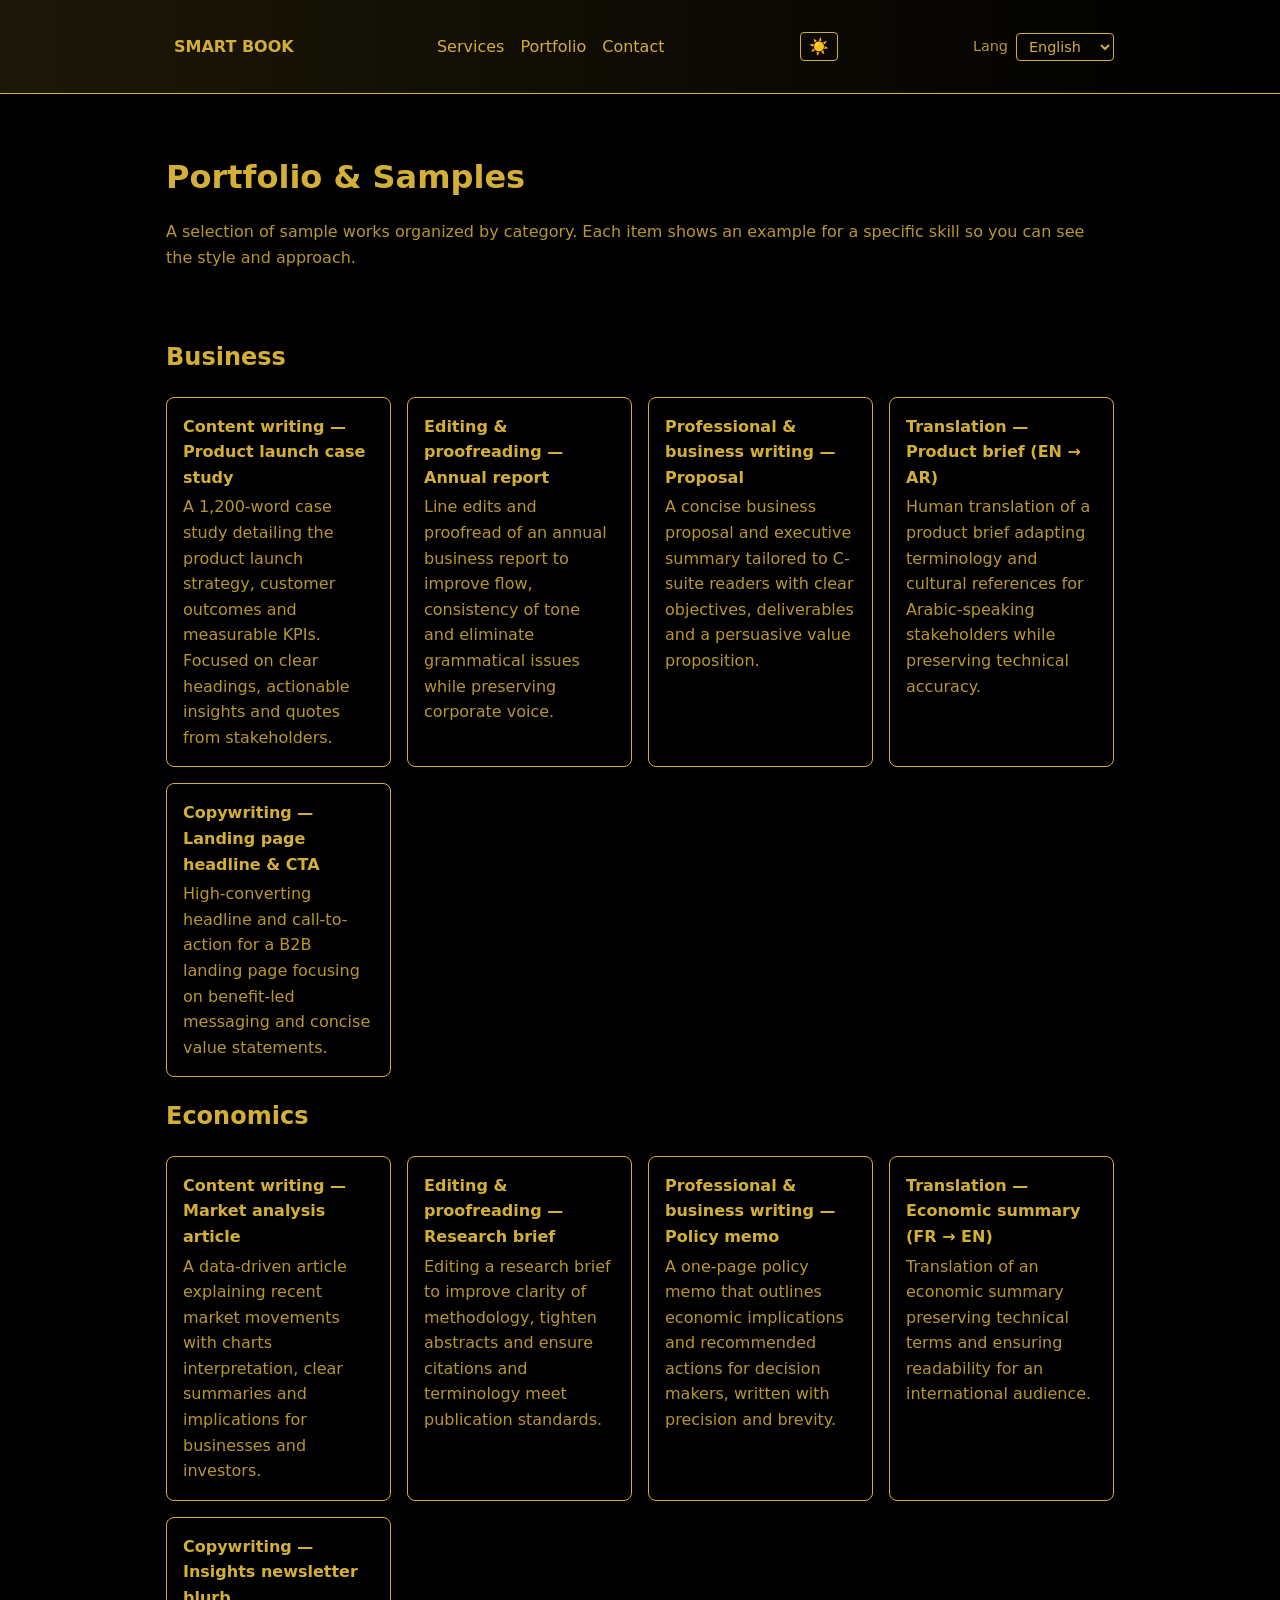
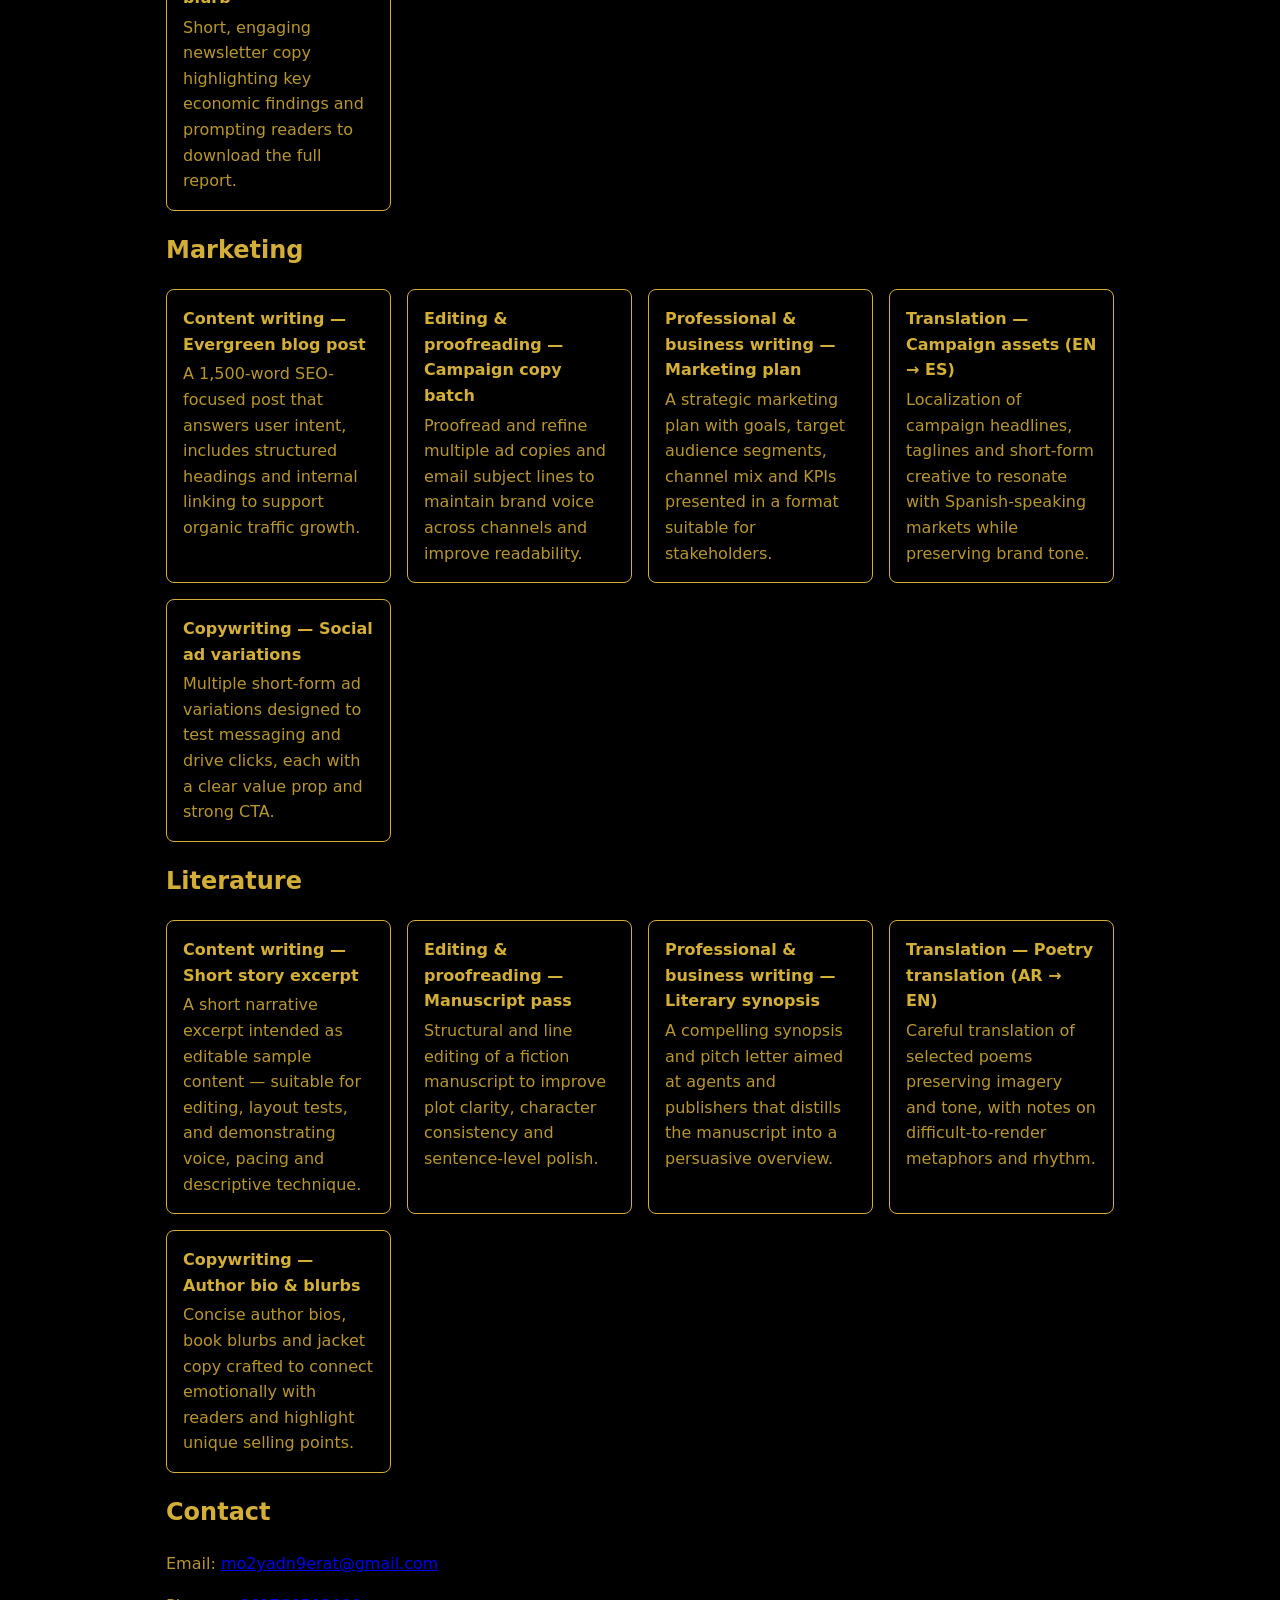
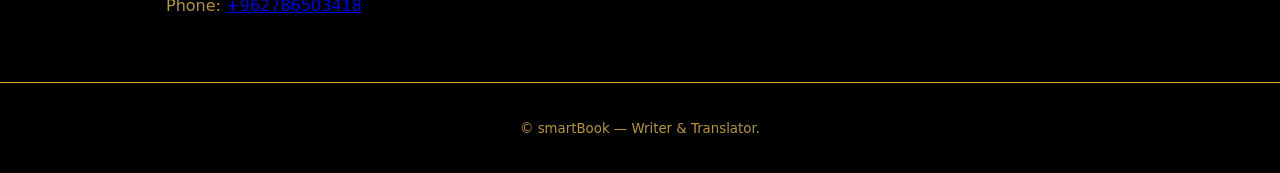
==== portfolio.html @ 8fe15d57 "Add files via upload" ====
<!doctype html>
<html lang="en">
<head>
  <meta charset="utf-8" />
  <meta name="viewport" content="width=device-width, initial-scale=1" />
  <title>smartBook — Portfolio</title>
  <meta name="description" content="Portfolio and sample works for writing, editing and translation." />
  <link rel="icon" href="favicon.ico" />
  <link rel="stylesheet" href="styles.css" />
</head>
<body>
  <header>
    <div class="container">
        <nav>
            <a class="brand" href="index.html">SMART BOOK</a>
            <button class="nav-toggle" aria-expanded="false" aria-controls="nav-links" aria-label="Toggle navigation">🌙</button>
            <div id="nav-links" class="nav-links">
                <a href="services.html" data-i18n="nav.services">Services</a>
                <a href="portfolio.html" data-i18n="nav.portfolio">Portfolio</a>
                <a href="#contact" data-i18n="nav.contact">Contact</a>
            </div>

            <div class="nav-theme">
                <button id="theme-toggle" class="theme-toggle" aria-label="Toggle theme">☀️</button>
            </div>

            <div class="nav-lang">
                <label for="lang" style="font-size:.9rem;color:var(--muted);margin-right:.5rem" data-i18n="nav.language">Lang</label>
                <select id="lang" aria-label="Language selector">
                    <option value="en">English</option>
                    <option value="ar">العربية</option>
                    <option value="fr">Français</option>
                    <option value="es">Español</option>
                </select>
            </div>
        </nav>    </div>
  </header>

  <main class="container" style="padding-top: 120px">
      <section class="hero">
          <h1 data-i18n="portfolio.pageTitle">Portfolio & Samples</h1>
          <p class="lead" data-i18n="portfolio.lead">A selection of sample works organized by category. Each item shows an example for a specific skill so you can see the style and approach.</p>
      </section>

      <section style="margin-top:1rem">
          <h2 data-i18n="category.business.title">Business</h2>
          <div class="grid">
              <div class="card">
                  <h3 class="sample-title" data-i18n="sample.business.contentWriting.title">Content writing — Product launch case study</h3>
                  <p class="sample-excerpt" data-i18n="sample.business.contentWriting.excerpt">A 1,200-word case study detailing the product launch strategy, customer outcomes and measurable KPIs. Focused on clear headings, actionable insights and quotes from stakeholders.</p>
              </div>
              <div class="card">
                  <h3 class="sample-title" data-i18n="sample.business.editing.title">Editing & proofreading — Annual report</h3>
                  <p class="sample-excerpt" data-i18n="sample.business.editing.excerpt">Line edits and proofread of an annual business report to improve flow, consistency of tone and eliminate grammatical issues while preserving corporate voice.</p>
              </div>
              <div class="card">
                  <h3 class="sample-title" data-i18n="sample.business.professional.title">Professional & business writing — Proposal</h3>
                  <p class="sample-excerpt" data-i18n="sample.business.professional.excerpt">A concise business proposal and executive summary tailored to C-suite readers with clear objectives, deliverables and a persuasive value proposition.</p>
              </div>
              <div class="card">
                  <h3 class="sample-title" data-i18n="sample.business.translation.title">Translation — Product brief (EN → AR)</h3>
                  <p class="sample-excerpt" data-i18n="sample.business.translation.excerpt">Human translation of a product brief adapting terminology and cultural references for Arabic-speaking stakeholders while preserving technical accuracy.</p>
              </div>
              <div class="card">
                  <h3 class="sample-title" data-i18n="sample.business.copywriting.title">Copywriting — Landing page headline & CTA</h3>
                  <p class="sample-excerpt" data-i18n="sample.business.copywriting.excerpt">High-converting headline and call-to-action for a B2B landing page focusing on benefit-led messaging and concise value statements.</p>
              </div>
          </div>
      </section>

      <section style="margin-top:1.25rem">
          <h2 data-i18n="category.economics.title">Economics</h2>
          <div class="grid">
              <div class="card">
                  <h3 class="sample-title" data-i18n="sample.economics.contentWriting.title">Content writing — Market analysis article</h3>
                  <p class="sample-excerpt" data-i18n="sample.economics.contentWriting.excerpt">A data-driven article explaining recent market movements with charts interpretation, clear summaries and implications for businesses and investors.</p>
              </div>
              <div class="card">
                  <h3 class="sample-title" data-i18n="sample.economics.editing.title">Editing & proofreading — Research brief</h3>
                  <p class="sample-excerpt" data-i18n="sample.economics.editing.excerpt">Editing a research brief to improve clarity of methodology, tighten abstracts and ensure citations and terminology meet publication standards.</p>
              </div>
              <div class="card">
                  <h3 class="sample-title" data-i18n="sample.economics.professional.title">Professional & business writing — Policy memo</h3>
                  <p class="sample-excerpt" data-i18n="sample.economics.professional.excerpt">A one-page policy memo that outlines economic implications and recommended actions for decision makers, written with precision and brevity.</p>
              </div>
              <div class="card">
                  <h3 class="sample-title" data-i18n="sample.economics.translation.title">Translation — Economic summary (FR → EN)</h3>
                  <p class="sample-excerpt" data-i18n="sample.economics.translation.excerpt">Translation of an economic summary preserving technical terms and ensuring readability for an international audience.</p>
              </div>
              <div class="card">
                  <h3 class="sample-title" data-i18n="sample.economics.copywriting.title">Copywriting — Insights newsletter blurb</h3>
                  <p class="sample-excerpt" data-i18n="sample.economics.copywriting.excerpt">Short, engaging newsletter copy highlighting key economic findings and prompting readers to download the full report.</p>
              </div>
          </div>
      </section>

      <section style="margin-top:1.25rem">
          <h2 data-i18n="category.marketing.title">Marketing</h2>
          <div class="grid">
              <div class="card">
                  <h3 class="sample-title" data-i18n="sample.marketing.contentWriting.title">Content writing — Evergreen blog post</h3>
                  <p class="sample-excerpt" data-i18n="sample.marketing.contentWriting.excerpt">A 1,500-word SEO-focused post that answers user intent, includes structured headings and internal linking to support organic traffic growth.</p>
              </div>
              <div class="card">
                  <h3 class="sample-title" data-i18n="sample.marketing.editing.title">Editing & proofreading — Campaign copy batch</h3>
                  <p class="sample-excerpt" data-i18n="sample.marketing.editing.excerpt">Proofread and refine multiple ad copies and email subject lines to maintain brand voice across channels and improve readability.</p>
              </div>
              <div class="card">
                  <h3 class="sample-title" data-i18n="sample.marketing.professional.title">Professional & business writing — Marketing plan</h3>
                  <p class="sample-excerpt" data-i18n="sample.marketing.professional.excerpt">A strategic marketing plan with goals, target audience segments, channel mix and KPIs presented in a format suitable for stakeholders.</p>
              </div>
              <div class="card">
                  <h3 class="sample-title" data-i18n="sample.marketing.translation.title">Translation — Campaign assets (EN → ES)</h3>
                  <p class="sample-excerpt" data-i18n="sample.marketing.translation.excerpt">Localization of campaign headlines, taglines and short-form creative to resonate with Spanish-speaking markets while preserving brand tone.</p>
              </div>
              <div class="card">
                  <h3 class="sample-title" data-i18n="sample.marketing.copywriting.title">Copywriting — Social ad variations</h3>
                  <p class="sample-excerpt" data-i18n="sample.marketing.copywriting.excerpt">Multiple short-form ad variations designed to test messaging and drive clicks, each with a clear value prop and strong CTA.</p>
              </div>
          </div>
      </section>

      <section style="margin-top:1.25rem">
          <h2 data-i18n="category.literature.title">Literature</h2>
          <div class="grid">
              <div class="card">
                  <h3 class="sample-title" data-i18n="sample.literature.contentWriting.title">Content writing — Short story excerpt</h3>
                  <p class="sample-excerpt" data-i18n="sample.literature.contentWriting.excerpt">A short narrative excerpt intended as editable sample content — suitable for editing, layout tests, and demonstrating voice, pacing and descriptive technique.</p>
              </div>
              <div class="card">
                  <h3 class="sample-title" data-i18n="sample.literature.editing.title">Editing & proofreading — Manuscript pass</h3>
                  <p class="sample-excerpt" data-i18n="sample.literature.editing.excerpt">Structural and line editing of a fiction manuscript to improve plot clarity, character consistency and sentence-level polish.</p>
              </div>
              <div class="card">
                  <h3 class="sample-title" data-i18n="sample.literature.professional.title">Professional & business writing — Literary synopsis</h3>
                  <p class="sample-excerpt" data-i18n="sample.literature.professional.excerpt">A compelling synopsis and pitch letter aimed at agents and publishers that distills the manuscript into a persuasive overview.</p>
              </div>
              <div class="card">
                  <h3 class="sample-title" data-i18n="sample.literature.translation.title">Translation — Poetry translation (AR → EN)</h3>
                  <p class="sample-excerpt" data-i18n="sample.literature.translation.excerpt">Careful translation of selected poems preserving imagery and tone, with notes on difficult-to-render metaphors and rhythm.</p>
              </div>
              <div class="card">
                  <h3 class="sample-title" data-i18n="sample.literature.copywriting.title">Copywriting — Author bio & blurbs</h3>
                  <p class="sample-excerpt" data-i18n="sample.literature.copywriting.excerpt">Concise author bios, book blurbs and jacket copy crafted to connect emotionally with readers and highlight unique selling points.</p>
              </div>
          </div>
      </section>

      <section id="contact" style="margin-top:1.25rem">
          <h2 data-i18n="contact.title">Contact</h2>
          <p class="lead" data-i18n="contact.email">Email: <a href="mailto:mo2yadn9erat@gmail.com">mo2yadn9erat@gmail.com</a></p>
          <p class="lead" data-i18n="contact.phone">Phone: <a href="tel:+962786503418">+962786503418</a></p>
      </section>
  </main>

  <footer>
    <div class="container">
      <small>© smartBook — Writer & Translator.</small>
    </div>
  </footer>

  <div id="example-modal" class="modal-backdrop" aria-hidden="true">
    <div class="modal" role="dialog" aria-modal="true" aria-labelledby="example-modal-title">
      <header>
        <h3 id="example-modal-title"></h3>
        <button id="example-modal-close" class="btn" aria-label="Close">Close</button>
      </header>
      <div class="modal-body" id="example-modal-body"></div>
    </div>
  </div>

  <script src="scripts\portfolio.js"></script>
</body>
</html>
---- styles.css ----
:root {
  --accent: #d4af37; 
  --muted: #b8962e; 
  --text: #d4af37; 
  --border: #d4af37; 

  --bg: #000000; 
  --card-bg: #000000; 

  --base-font: 16px; 
  --space: 1rem; 
}

[data-theme="light"] { 
  --bg: #ffffff; 
  --card-bg: #ffffff;

}

* { box-sizing: border-box; }
body {
    font-family: system-ui, -apple-system, Segoe UI, Roboto, Helvetica, Arial;
    font-size: var(--base-font);
    line-height: 1.6;
    margin: 0;
    color: var(--text);
    background: var(--bg);
    transition: background 0.3s, color 0.3s;

}

header {
    background: linear-gradient(90deg, #d4af3722, var(--bg));
    padding: 1rem 1.25rem;
    border-bottom: 1px solid var(--border);
    position: fixed;
    top: 0;
    left: 0;
    right: 0;
    z-index: 1000;

}
.container { 
    max-width: 980px;
    margin: 0 auto;
    padding: 1rem;

}
nav {
    display: flex;
    align-items: center;
    justify-content: space-between;
    gap: 1rem;
    flex-wrap: wrap;

}
nav .brand {
    font-weight: 700;
    color: var(--accent);
    text-transform: uppercase;

}
nav a { 
    color: inherit;
    text-decoration: none;
    margin-left: 0.5rem;

}
.nav-toggle { display: none; background: transparent; border: 0; color: var(--accent); font-size: 1.25rem; padding: .25rem .5rem; }
.nav-links, .nav-lang, .nav-theme {
    display: flex;
    align-items: center;

}
.nav-links {
    gap: .5rem;

}

.theme-toggle {
    background: transparent;
    border: 1px solid var(--border);
    padding: 0.25rem 0.5rem;
    border-radius: 4px;
    cursor: pointer;
    color: var(--text);
    font-size: 1rem;

}

.hero {
    padding: 2rem 0;

}
section#about.hero {
    padding: 3rem 0;
    text-align: center;

}
.hero h1 {
    margin: 0 0 .5rem;
    font-size: 2rem;

}
.hero .vision {
    font-size: 1.25rem;
    font-weight: 700;
    margin-top: 1rem;

}
.lead {
    color: var(--muted);

}

.grid {
    display: grid;
    grid-template-columns: repeat(auto-fit, minmax(220px, 1fr));
    gap: 1rem;
    margin-top: 1.25rem;

}
.sample-title {
    margin: 0 0 .25rem;
    font-size: 1rem;

}
.sample-excerpt {
    color: var(--muted);
    margin: 0;

}
.card {
    border: 1px solid var(--border);
    padding: 1rem;
    border-radius: 8px;
    background: var(--card-bg);

}
footer {
    padding: 1rem;
    border-top: 1px solid var(--border);
    margin-top: 2rem;
    text-align: center;
    color: var(--muted);

}

.cta {
    display: inline-block;
    padding: .5rem 1rem;
    border-radius: 6px;
    background: var(--accent);
    color: var(--bg);
    text-decoration: none;
    font-weight: bold;

}

h1, h2, h3, section[id] {
    scroll-margin-top: 76px;

}
[dir="rtl"] {
    direction: rtl;
    text-align: right;

}
[dir="rtl"] nav a {
    margin-left: 0;
    margin-right: 0.5rem;

}

@media (max-width: 992px) {
  .container {
      max-width: 720px;
      padding: .75rem;

  }
  .hero h1 {
      font-size: 1.75rem;

  }
  .hero .vision {
      font-size: 1.15rem;

  }
  nav {
      gap: .5rem;

  }
  nav .brand {
      flex: 1 0 100%;

  }
  nav .nav-links {
      flex: 1 0 100%;
      order: 2;
      justify-content: flex-start;

  }
  nav .nav-lang {
      flex: 1 0 100%;
      order: 3;
      justify-content: flex-end;

  }
}

@media (max-width: 768px) {
  .container {
      max-width:
          540px;
      padding: .5rem;

  }
  .hero h1 {
      font-size: 1.5rem;

  }
  .hero .vision {
      font-size: 1.05rem;

  }
  .grid {
      gap: .75rem;

  }
  .card {
      padding: .75rem;

  }
  .cta {
      padding: .45rem .75rem;

  }
  nav .nav-lang label {
      display: none;

  }
}

@media (max-width: 480px) {
  .container { 
      max-width: 100%;
      padding: .5rem;

  }
  .hero {
      padding: 2rem 0;

  }
  section#about.hero {
      padding: 2rem 0;

  }
  .hero h1 {
      font-size: 1.25rem;

  }
  .hero .vision {
      font-size: 1rem;
      font-weight: 600;

  }
  .grid {
      grid-template-columns: 1fr;

  }
  .card {
      padding: .65rem;

  }
  #key-deliverables ul {
      padding-left: 1.25rem;

  }
  .sample-title {
      font-size: .95rem;

  }
  .cta {
      display: inline-block;
      width: 100%;
      text-align: center;

  }
  .nav-toggle {
      display: inline-block;

  }
  nav .nav-links {
      display: none;
      width: 100%;

  }
  nav.open .nav-links {
      display: flex;
      flex-direction: column;
      gap: .5rem;
      margin-top: .5rem;

  }
}

.modal-backdrop{
    position:fixed;
    inset:0;
    background:rgba(0,0,0,.5);
    display:none;
    align-items:center;
    justify-content:center;
    z-index:60

}
.modal-backdrop.open{
    display:flex

}
.modal{
    background:var(--bg);
    color:var(--text);
    max-width:720px;
    width:92%;
    border-radius:8px;
    padding:1rem;
    box-shadow:0 8px 24px rgba(0,0,0,.2);
    border: 1px solid var(--border);

}
.modal header{
    display:flex;
    justify-content:space-between;
    align-items:center;
    margin-bottom:.5rem

}
.modal .modal-body{
    max-height:60vh;
    overflow:auto

}

.btn{
    background:var(--accent);
    color:var(--bg);
    border:none;
    padding:.5rem .75rem;
    border-radius:6px;
    cursor:pointer;
    font-weight: bold;

}
.btn:focus{
    outline:2px solid var(--accent)

}
#lang {
    background-color: transparent;
    color: var(--text);
    border: 1px solid var(--border);
    padding: 0.25rem 0.5rem;
    border-radius: 4px;
    font-size: 0.9rem;
    font-family: inherit;
    cursor: pointer;
    outline: none;
    transition: all 0.3s ease;
}

#lang:focus {
    outline: 2px solid var(--accent);
}

#lang option {
    background-color: var(--bg);
    color: var(--text);
}
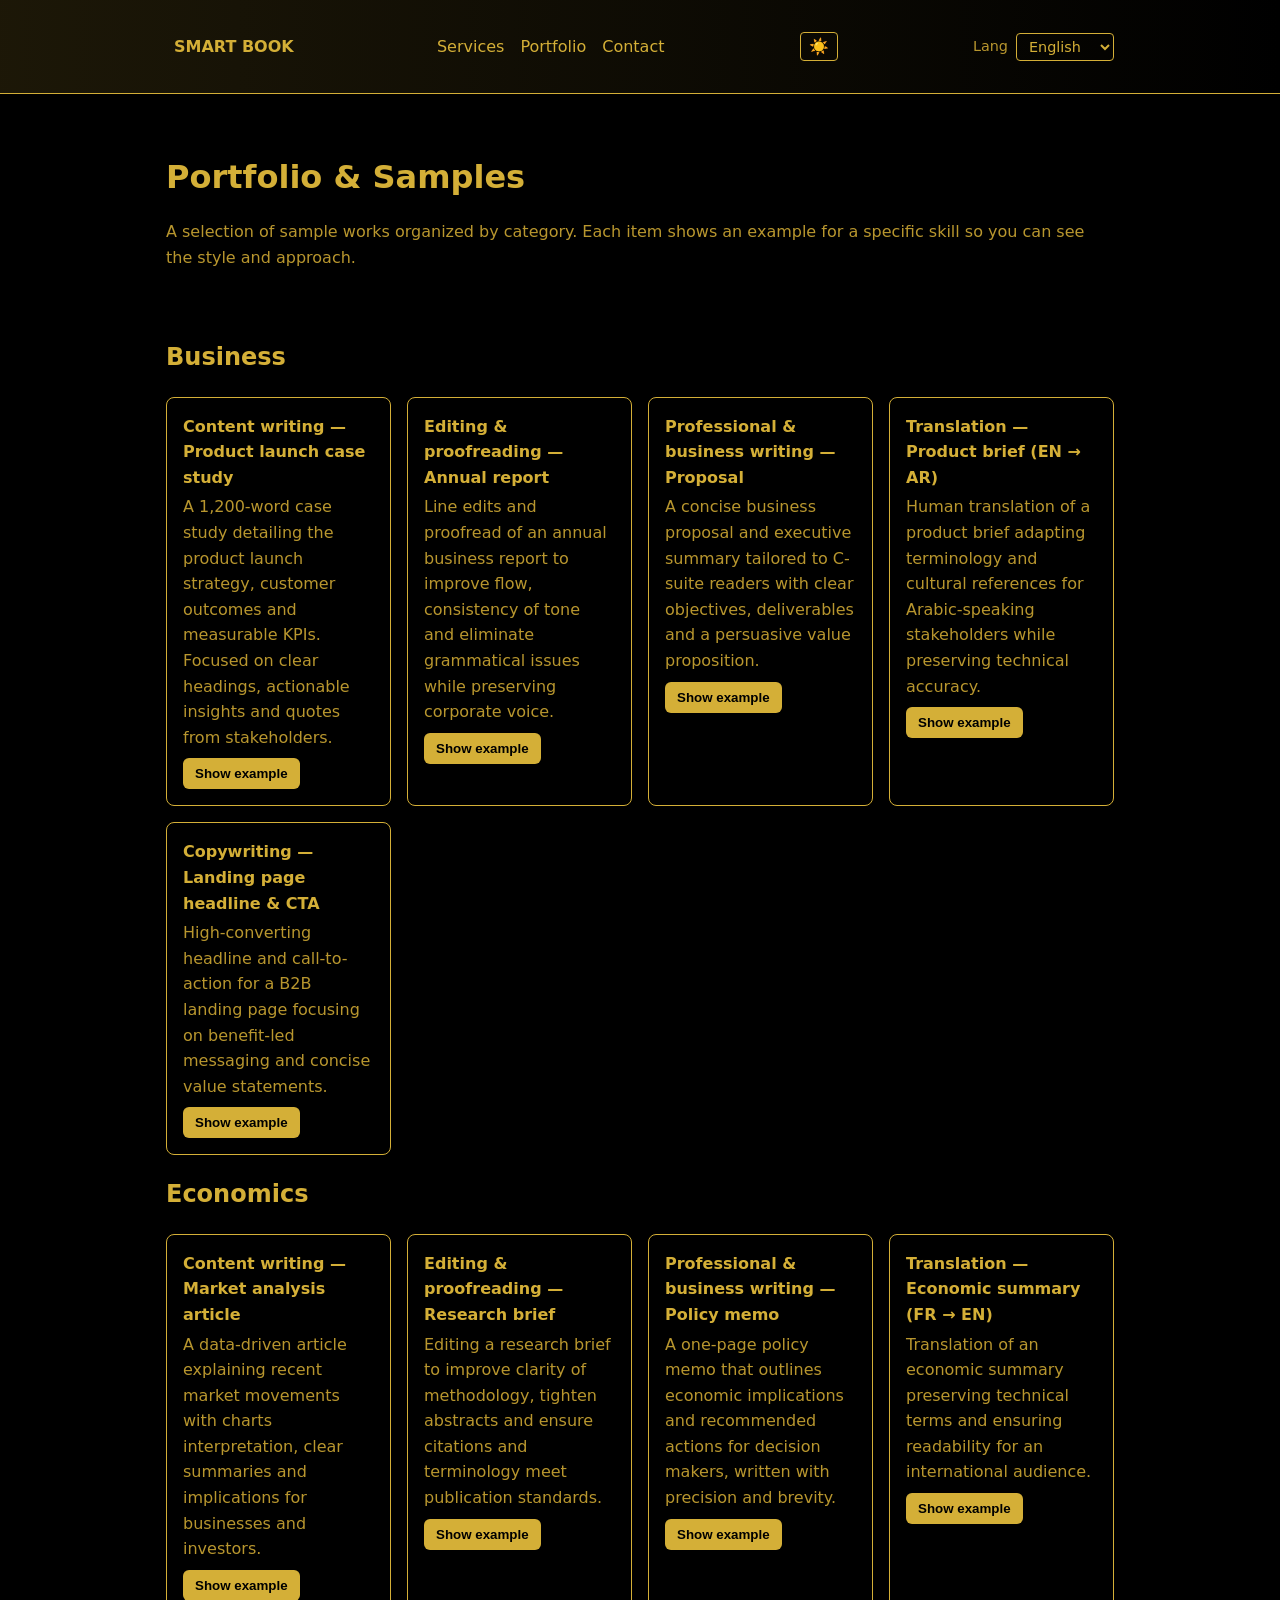
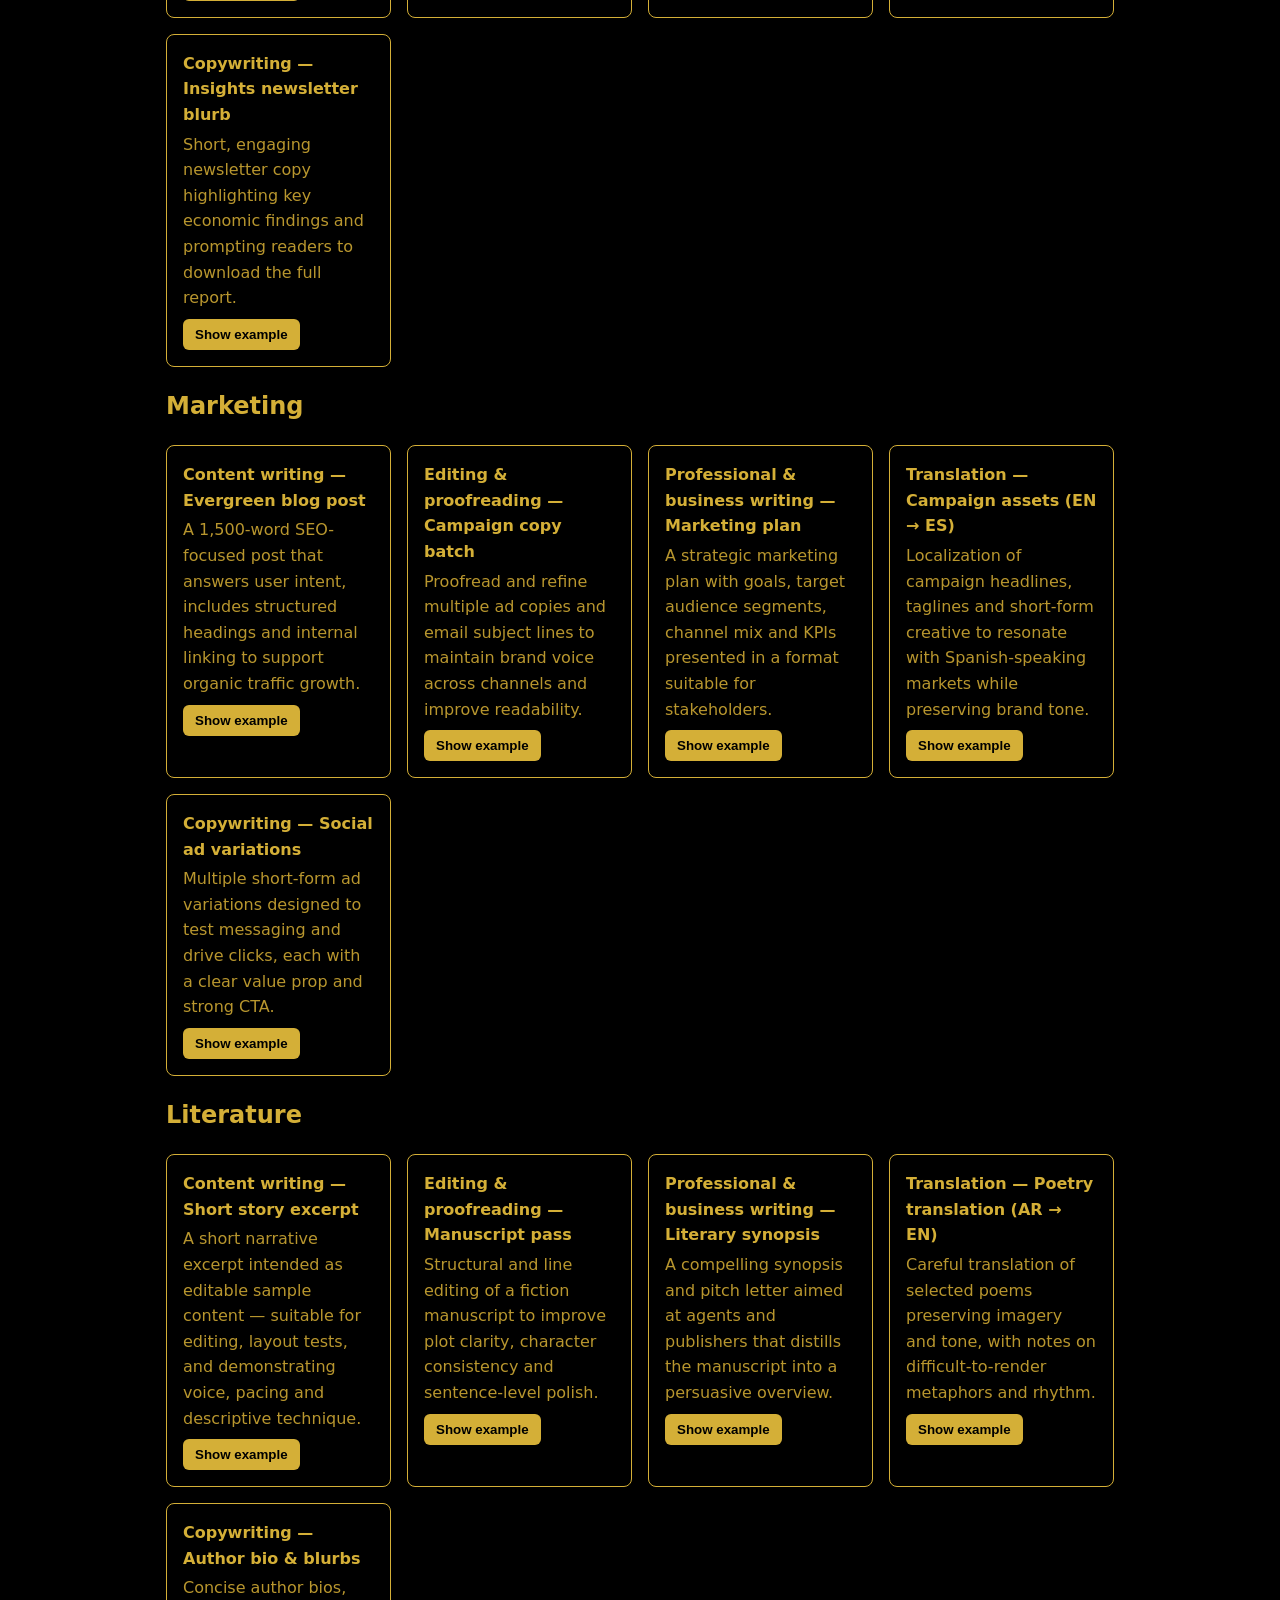
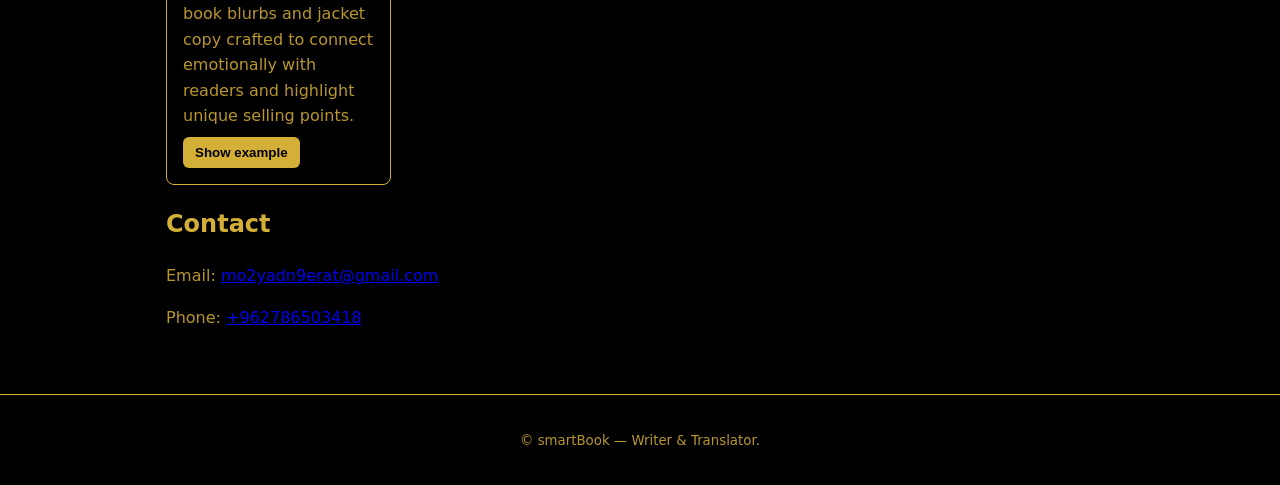
==== commit ca14009f: "Fix HTML encoding issues in portfolio.html" ====
--- a/portfolio.html
+++ b/portfolio.html
@@ -169,6 +169,6 @@
     </div>
   </div>
 
-  <script src="scripts\portfolio.js"></script>
+  <script src="portfolio.js"></script>
 </body>
-</html>+</html>
